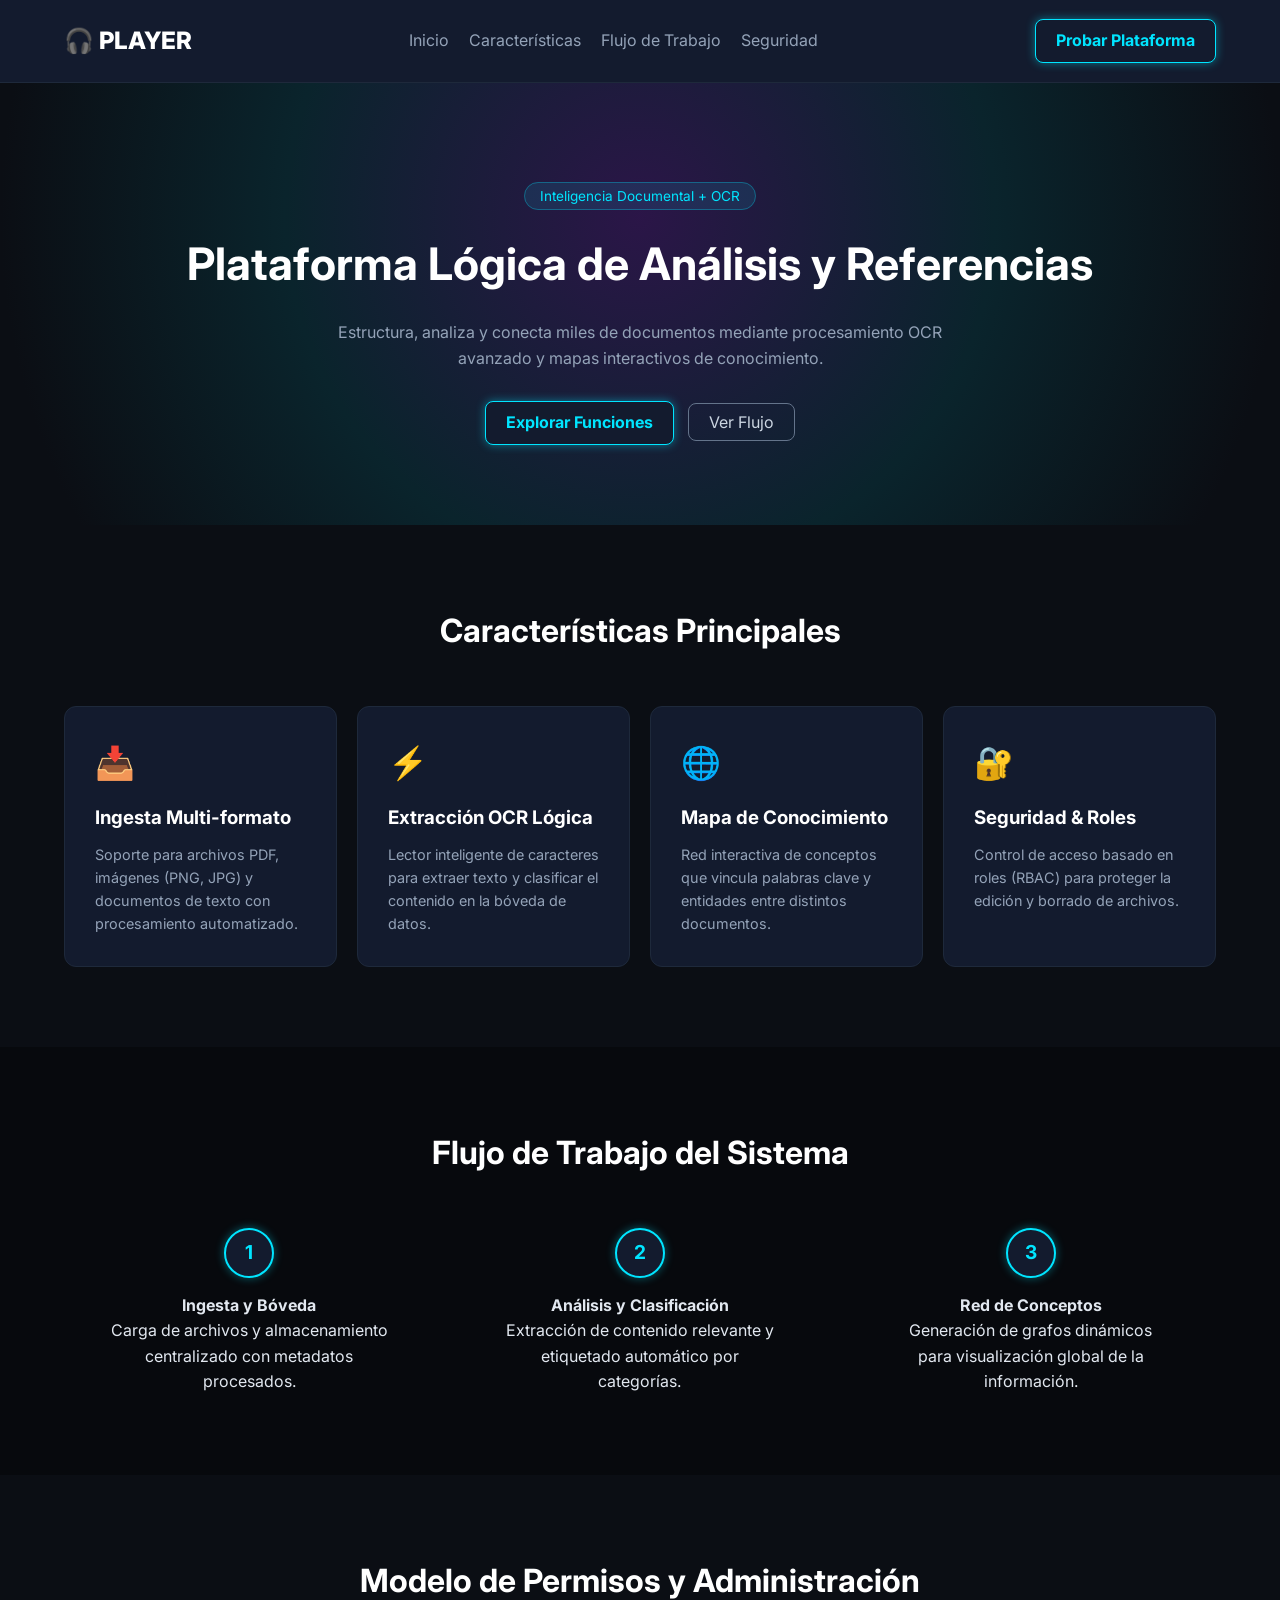
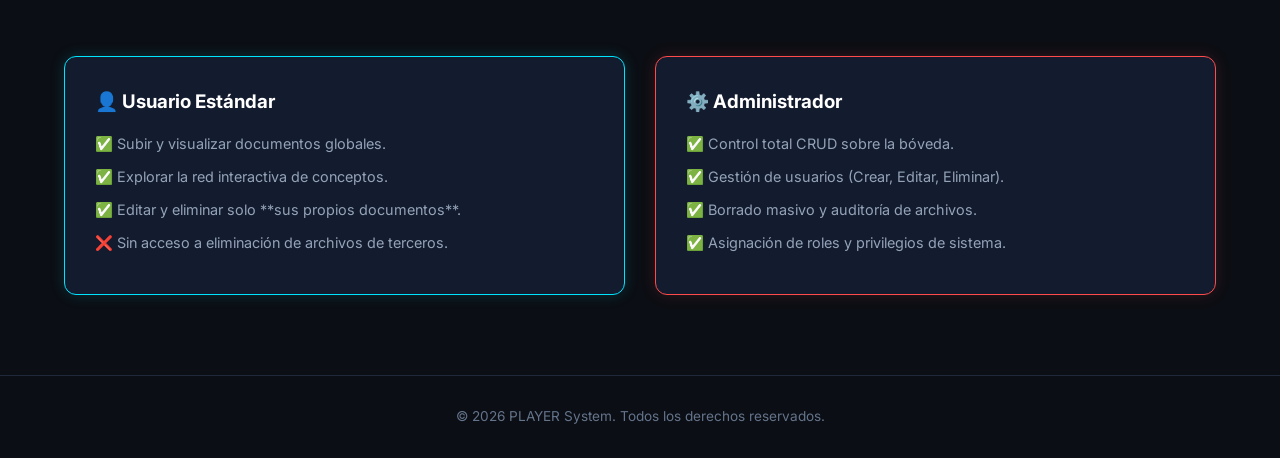
==== index.html @ 44da0863 "Add files via upload" ====
<!DOCTYPE html>
<html lang="es">
<head>
    <meta charset="UTF-8">
    <meta name="viewport" content="width=device-width, initial-scale=1.0">
    <title>PLAYER - Plataforma Lógica de Análisis y Referencias</title>
    <link rel="icon" type="image/jpeg" href="MASCOTA-1.jpeg">
    <link rel="stylesheet" href="styles.css">
    <link href="https://fonts.googleapis.com/css2?family=Inter:wght@300;400;600;800&display=swap" rel="stylesheet">
</head>
<body>

    <!-- NAVEGACIÓN -->
    <nav class="navbar">
        <div class="logo">🎧 PLAYER</div>
        <ul class="nav-links">
            <li><a href="#inicio">Inicio</a></li>
            <li><a href="#caracteristicas">Características</a></li>
            <li><a href="#flujo">Flujo de Trabajo</a></li>
            <li><a href="#roles">Seguridad</a></li>
        </ul>
        <a href="#demo" class="btn-cyan">Probar Plataforma</a>
    </nav>

    <!-- HERO SECTION -->
    <header id="inicio" class="hero">
        <div class="hero-content">
            <span class="badge">Inteligencia Documental + OCR</span>
            <h1>Plataforma Lógica de Análisis y Referencias</h1>
            <p>Estructura, analiza y conecta miles de documentos mediante procesamiento OCR avanzado y mapas interactivos de conocimiento.</p>
            <div class="hero-buttons">
                <a href="#caracteristicas" class="btn-cyan">Explorar Funciones</a>
                <a href="#flujo" class="btn-outline">Ver Flujo</a>
            </div>
        </div>
    </header>

    <!-- CARACTERÍSTICAS -->
    <section id="caracteristicas" class="section">
        <h2 class="section-title">Características Principales</h2>
        <div class="grid-cards">
            <div class="card">
                <div class="card-icon">📥</div>
                <h3>Ingesta Multi-formato</h3>
                <p>Soporte para archivos PDF, imágenes (PNG, JPG) y documentos de texto con procesamiento automatizado.</p>
            </div>
            <div class="card">
                <div class="card-icon">⚡</div>
                <h3>Extracción OCR Lógica</h3>
                <p>Lector inteligente de caracteres para extraer texto y clasificar el contenido en la bóveda de datos.</p>
            </div>
            <div class="card">
                <div class="card-icon">🌐</div>
                <h3>Mapa de Conocimiento</h3>
                <p>Red interactiva de conceptos que vincula palabras clave y entidades entre distintos documentos.</p>
            </div>
            <div class="card">
                <div class="card-icon">🔐</div>
                <h3>Seguridad & Roles</h3>
                <p>Control de acceso basado en roles (RBAC) para proteger la edición y borrado de archivos.</p>
            </div>
        </div>
    </section>

    <!-- FLUJO DE TRABAJO -->
    <section id="flujo" class="section bg-darker">
        <h2 class="section-title">Flujo de Trabajo del Sistema</h2>
        <div class="stepper-container">
            <div class="step-item">
                <div class="step-number">1</div>
                <h4>Ingesta y Bóveda</h4>
                <p>Carga de archivos y almacenamiento centralizado con metadatos procesados.</p>
            </div>
            <div class="step-item">
                <div class="step-number">2</div>
                <h4>Análisis y Clasificación</h4>
                <p>Extracción de contenido relevante y etiquetado automático por categorías.</p>
            </div>
            <div class="step-item">
                <div class="step-number">3</div>
                <h4>Red de Conceptos</h4>
                <p>Generación de grafos dinámicos para visualización global de la información.</p>
            </div>
        </div>
    </section>

    <!-- ROLES Y PERMISOS -->
    <section id="roles" class="section">
        <h2 class="section-title">Modelo de Permisos y Administración</h2>
        <div class="grid-two">
            <div class="card card-glow">
                <h3>👤 Usuario Estándar</h3>
                <ul>
                    <li>✅ Subir y visualizar documentos globales.</li>
                    <li>✅ Explorar la red interactiva de conceptos.</li>
                    <li>✅ Editar y eliminar solo **sus propios documentos**.</li>
                    <li>❌ Sin acceso a eliminación de archivos de terceros.</li>
                </ul>
            </div>
            <div class="card card-red">
                <h3>⚙️ Administrador</h3>
                <ul>
                    <li>✅ Control total CRUD sobre la bóveda.</li>
                    <li>✅ Gestión de usuarios (Crear, Editar, Eliminar).</li>
                    <li>✅ Borrado masivo y auditoría de archivos.</li>
                    <li>✅ Asignación de roles y privilegios de sistema.</li>
                </ul>
            </div>
        </div>
    </section>

    <!-- FOOTER -->
    <footer class="footer">
        <p>&copy; 2026 PLAYER System. Todos los derechos reservados.</p>
    </footer>

    <script src="script.js"></script>
</body>
</html>
---- styles.css ----
* {
    margin: 0;
    padding: 0;
    box-sizing: border-box;
    font-family: 'Inter', sans-serif;
}

body {
    background-color: #0B0E14;
    color: #E2E8F0;
    line-height: 1.6;
}

/* NAVEGACIÓN */
.navbar {
    display: flex;
    justify-content: space-between;
    align-items: center;
    padding: 1.2rem 5%;
    background-color: #131B2E;
    border-bottom: 1px solid #1E293B;
    position: sticky;
    top: 0;
    z-index: 100;
}

.logo {
    font-size: 1.5rem;
    font-weight: 800;
    color: #FFFFFF;
}

.nav-links {
    display: flex;
    list-style: none;
    gap: 20px;
}

.nav-links a {
    color: #94A3B8;
    text-decoration: none;
    transition: color 0.3s;
}

.nav-links a:hover {
    color: #00E5FF;
}

/* BOTONES GLOW */
.btn-cyan {
    background-color: #131B2E;
    color: #00E5FF;
    border: 1.5px solid #00E5FF;
    padding: 8px 20px;
    border-radius: 8px;
    text-decoration: none;
    font-weight: bold;
    box-shadow: 0 0 10px rgba(0, 229, 255, 0.45);
    transition: all 0.3s ease;
    display: inline-block;
}

.btn-cyan:hover {
    background-color: #00E5FF;
    color: #0B0E14;
    box-shadow: 0 0 20px rgba(0, 229, 255, 0.8);
}

.btn-outline {
    border: 1px solid #64748B;
    color: #CBD5E1;
    padding: 8px 20px;
    border-radius: 8px;
    text-decoration: none;
    margin-left: 10px;
}

/* HERO SECTION */
.hero {
    padding: 100px 5% 80px;
    text-align: center;
    background: radial-gradient(circle at 50% 30%, rgba(138, 43, 226, 0.25) 0%, rgba(0, 229, 255, 0.1) 50%, rgba(11, 14, 20, 1) 90%);
}

.badge {
    background: rgba(0, 229, 255, 0.1);
    color: #00E5FF;
    padding: 5px 15px;
    border-radius: 50px;
    font-size: 0.85rem;
    border: 1px solid rgba(0, 229, 255, 0.3);
}

.hero h1 {
    font-size: 2.8rem;
    margin: 20px 0;
    color: #FFFFFF;
}

.hero p {
    max-width: 650px;
    margin: 0 auto 30px;
    color: #94A3B8;
}

/* SECCIONES Y TARJETAS */
.section {
    padding: 80px 5%;
}

.bg-darker {
    background-color: #07090D;
}

.section-title {
    text-align: center;
    font-size: 2rem;
    margin-bottom: 50px;
    color: #FFFFFF;
}

.grid-cards {
    display: grid;
    grid-template-columns: repeat(auto-fit, minmax(240px, 1fr));
    gap: 20px;
}

.grid-two {
    display: grid;
    grid-template-columns: repeat(auto-fit, minmax(300px, 1fr));
    gap: 30px;
}

.card {
    background: #131B2E;
    border: 1px solid #1E293B;
    border-radius: 12px;
    padding: 30px;
    transition: transform 0.3s;
}

.card:hover {
    transform: translateY(-5px);
}

.card-icon {
    font-size: 2rem;
    margin-bottom: 15px;
}

.card h3 {
    margin-bottom: 10px;
    color: #FFFFFF;
}

.card p, .card ul {
    color: #94A3B8;
    font-size: 0.9rem;
}

.card ul {
    list-style: none;
    margin-top: 15px;
}

.card ul li {
    margin-bottom: 10px;
}

.card-glow {
    border-color: #00E5FF;
    box-shadow: 0 0 15px rgba(0, 229, 255, 0.15);
}

.card-red {
    border-color: #FF4B4B;
    box-shadow: 0 0 15px rgba(255, 75, 75, 0.15);
}

/* STEPPER */
.stepper-container {
    display: flex;
    justify-content: space-around;
    gap: 20px;
    flex-wrap: wrap;
}

.step-item {
    text-align: center;
    max-width: 280px;
}

.step-number {
    width: 50px;
    height: 50px;
    background: #131B2E;
    border: 2px solid #00E5FF;
    color: #00E5FF;
    border-radius: 50%;
    display: flex;
    align-items: center;
    justify-content: center;
    font-weight: bold;
    font-size: 1.2rem;
    margin: 0 auto 15px;
    box-shadow: 0 0 10px rgba(0, 229, 255, 0.4);
}

/* FOOTER */
.footer {
    text-align: center;
    padding: 30px;
    border-top: 1px solid #1E293B;
    color: #64748B;
    font-size: 0.85rem;
}
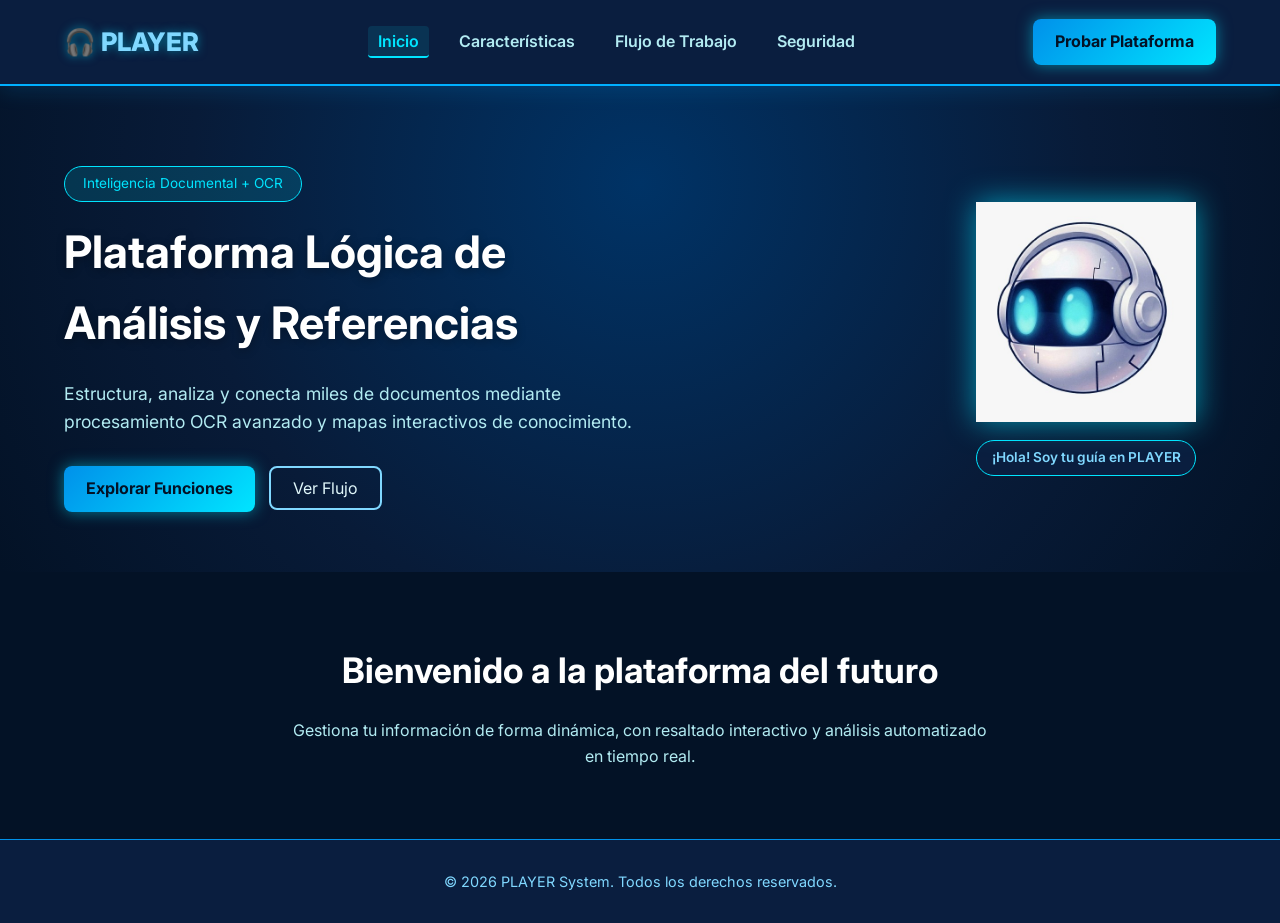
==== commit 2f3e4223: "Add files via upload" ====
--- a/index.html
+++ b/index.html
@@ -3,8 +3,8 @@
 <head>
     <meta charset="UTF-8">
     <meta name="viewport" content="width=device-width, initial-scale=1.0">
-    <title>PLAYER - Plataforma Lógica de Análisis y Referencias</title>
-    <link rel="icon" type="image/jpeg" href="MASCOTA-1.jpeg">
+    <title>PLAYER - Inicio</title>
+    <link rel="icon" type="image/jpeg" href="mascota1.png">
     <link rel="stylesheet" href="styles.css">
     <link href="https://fonts.googleapis.com/css2?family=Inter:wght@300;400;600;800&display=swap" rel="stylesheet">
 </head>
@@ -14,99 +14,36 @@
     <nav class="navbar">
         <div class="logo">🎧 PLAYER</div>
         <ul class="nav-links">
-            <li><a href="#inicio">Inicio</a></li>
-            <li><a href="#caracteristicas">Características</a></li>
-            <li><a href="#flujo">Flujo de Trabajo</a></li>
-            <li><a href="#roles">Seguridad</a></li>
+            <li><a href="index.html" class="active">Inicio</a></li>
+            <li><a href="caracteristicas.html">Características</a></li>
+            <li><a href="flujo.html">Flujo de Trabajo</a></li>
+            <li><a href="seguridad.html">Seguridad</a></li>
         </ul>
-        <a href="#demo" class="btn-cyan">Probar Plataforma</a>
+        <a href="caracteristicas.html" class="btn-cyan">Probar Plataforma</a>
     </nav>
 
     <!-- HERO SECTION -->
-    <header id="inicio" class="hero">
+    <header class="hero">
         <div class="hero-content">
-            <span class="badge">Inteligencia Documental + OCR</span>
+            <span class="badge animated-badge">Inteligencia Documental + OCR</span>
             <h1>Plataforma Lógica de Análisis y Referencias</h1>
             <p>Estructura, analiza y conecta miles de documentos mediante procesamiento OCR avanzado y mapas interactivos de conocimiento.</p>
             <div class="hero-buttons">
-                <a href="#caracteristicas" class="btn-cyan">Explorar Funciones</a>
-                <a href="#flujo" class="btn-outline">Ver Flujo</a>
+                <a href="caracteristicas.html" class="btn-cyan">Explorar Funciones</a>
+                <a href="flujo.html" class="btn-outline">Ver Flujo</a>
             </div>
+        </div>
+
+        <!-- ESPACIO PARA MASCOTA 1 -->
+        <div class="mascota-container float-animation">
+            <img src="MASCOTA-1.jpeg" alt="Mascota Guía 1" class="mascota-img" onerror="this.src='https://via.placeholder.com/220x220/003366/00e5ff?text=mascota1.png'">
+            <div class="mascota-tag">¡Hola! Soy tu guía en PLAYER</div>
         </div>
     </header>
 
-    <!-- CARACTERÍSTICAS -->
-    <section id="caracteristicas" class="section">
-        <h2 class="section-title">Características Principales</h2>
-        <div class="grid-cards">
-            <div class="card">
-                <div class="card-icon">📥</div>
-                <h3>Ingesta Multi-formato</h3>
-                <p>Soporte para archivos PDF, imágenes (PNG, JPG) y documentos de texto con procesamiento automatizado.</p>
-            </div>
-            <div class="card">
-                <div class="card-icon">⚡</div>
-                <h3>Extracción OCR Lógica</h3>
-                <p>Lector inteligente de caracteres para extraer texto y clasificar el contenido en la bóveda de datos.</p>
-            </div>
-            <div class="card">
-                <div class="card-icon">🌐</div>
-                <h3>Mapa de Conocimiento</h3>
-                <p>Red interactiva de conceptos que vincula palabras clave y entidades entre distintos documentos.</p>
-            </div>
-            <div class="card">
-                <div class="card-icon">🔐</div>
-                <h3>Seguridad & Roles</h3>
-                <p>Control de acceso basado en roles (RBAC) para proteger la edición y borrado de archivos.</p>
-            </div>
-        </div>
-    </section>
-
-    <!-- FLUJO DE TRABAJO -->
-    <section id="flujo" class="section bg-darker">
-        <h2 class="section-title">Flujo de Trabajo del Sistema</h2>
-        <div class="stepper-container">
-            <div class="step-item">
-                <div class="step-number">1</div>
-                <h4>Ingesta y Bóveda</h4>
-                <p>Carga de archivos y almacenamiento centralizado con metadatos procesados.</p>
-            </div>
-            <div class="step-item">
-                <div class="step-number">2</div>
-                <h4>Análisis y Clasificación</h4>
-                <p>Extracción de contenido relevante y etiquetado automático por categorías.</p>
-            </div>
-            <div class="step-item">
-                <div class="step-number">3</div>
-                <h4>Red de Conceptos</h4>
-                <p>Generación de grafos dinámicos para visualización global de la información.</p>
-            </div>
-        </div>
-    </section>
-
-    <!-- ROLES Y PERMISOS -->
-    <section id="roles" class="section">
-        <h2 class="section-title">Modelo de Permisos y Administración</h2>
-        <div class="grid-two">
-            <div class="card card-glow">
-                <h3>👤 Usuario Estándar</h3>
-                <ul>
-                    <li>✅ Subir y visualizar documentos globales.</li>
-                    <li>✅ Explorar la red interactiva de conceptos.</li>
-                    <li>✅ Editar y eliminar solo **sus propios documentos**.</li>
-                    <li>❌ Sin acceso a eliminación de archivos de terceros.</li>
-                </ul>
-            </div>
-            <div class="card card-red">
-                <h3>⚙️ Administrador</h3>
-                <ul>
-                    <li>✅ Control total CRUD sobre la bóveda.</li>
-                    <li>✅ Gestión de usuarios (Crear, Editar, Eliminar).</li>
-                    <li>✅ Borrado masivo y auditoría de archivos.</li>
-                    <li>✅ Asignación de roles y privilegios de sistema.</li>
-                </ul>
-            </div>
-        </div>
+    <section class="section hero-summary">
+        <h2 class="section-title">Bienvenido a la plataforma del futuro</h2>
+        <p class="summary-text">Gestiona tu información de forma dinámica, con resaltado interactivo y análisis automatizado en tiempo real.</p>
     </section>
 
     <!-- FOOTER -->
--- a/styles.css
+++ b/styles.css
@@ -6,9 +6,10 @@
 }
 
 body {
-    background-color: #0B0E14;
-    color: #E2E8F0;
+    background-color: #031226;
+    color: #E0F7FA;
     line-height: 1.6;
+    overflow-x: hidden;
 }
 
 /* NAVEGACIÓN */
@@ -17,17 +18,19 @@
     justify-content: space-between;
     align-items: center;
     padding: 1.2rem 5%;
-    background-color: #131B2E;
-    border-bottom: 1px solid #1E293B;
+    background-color: #0A1E3F;
+    border-bottom: 2px solid #00B0FF;
     position: sticky;
     top: 0;
     z-index: 100;
+    box-shadow: 0 4px 20px rgba(0, 176, 255, 0.15);
 }
 
 .logo {
-    font-size: 1.5rem;
+    font-size: 1.6rem;
     font-weight: 800;
-    color: #FFFFFF;
+    color: #80D8FF;
+    text-shadow: 0 0 10px rgba(0, 229, 255, 0.5);
 }
 
 .nav-links {
@@ -37,92 +40,158 @@
 }
 
 .nav-links a {
-    color: #94A3B8;
+    color: #B2EBF2;
     text-decoration: none;
-    transition: color 0.3s;
-}
-
-.nav-links a:hover {
+    font-weight: 600;
+    padding: 5px 10px;
+    border-radius: 4px;
+    transition: all 0.3s ease;
+}
+
+.nav-links a:hover, .nav-links a.active {
     color: #00E5FF;
-}
-
-/* BOTONES GLOW */
+    background: rgba(0, 229, 255, 0.1);
+    border-bottom: 2px solid #00E5FF;
+}
+
+/* BOTONES CELESTES CON BRiLLO */
 .btn-cyan {
-    background-color: #131B2E;
-    color: #00E5FF;
-    border: 1.5px solid #00E5FF;
-    padding: 8px 20px;
+    background: linear-gradient(135deg, #0091EA, #00E5FF);
+    color: #031226;
+    border: none;
+    padding: 10px 22px;
     border-radius: 8px;
     text-decoration: none;
     font-weight: bold;
-    box-shadow: 0 0 10px rgba(0, 229, 255, 0.45);
+    box-shadow: 0 0 15px rgba(0, 229, 255, 0.5);
     transition: all 0.3s ease;
     display: inline-block;
 }
 
 .btn-cyan:hover {
-    background-color: #00E5FF;
-    color: #0B0E14;
-    box-shadow: 0 0 20px rgba(0, 229, 255, 0.8);
+    transform: translateY(-2px);
+    box-shadow: 0 0 25px rgba(0, 229, 255, 0.9);
 }
 
 .btn-outline {
-    border: 1px solid #64748B;
-    color: #CBD5E1;
-    padding: 8px 20px;
+    border: 2px solid #80D8FF;
+    color: #E0F7FA;
+    padding: 10px 22px;
     border-radius: 8px;
     text-decoration: none;
     margin-left: 10px;
+    transition: all 0.3s ease;
+}
+
+.btn-outline:hover {
+    background: rgba(128, 216, 255, 0.2);
+    border-color: #00E5FF;
 }
 
 /* HERO SECTION */
 .hero {
-    padding: 100px 5% 80px;
-    text-align: center;
-    background: radial-gradient(circle at 50% 30%, rgba(138, 43, 226, 0.25) 0%, rgba(0, 229, 255, 0.1) 50%, rgba(11, 14, 20, 1) 90%);
+    padding: 80px 5% 60px;
+    display: flex;
+    flex-wrap: wrap;
+    align-items: center;
+    justify-content: space-between;
+    background: radial-gradient(circle at 50% 20%, #003366 0%, #081B38 60%, #031226 100%);
+}
+
+.hero-content {
+    max-width: 600px;
 }
 
 .badge {
-    background: rgba(0, 229, 255, 0.1);
+    background: rgba(0, 229, 255, 0.15);
     color: #00E5FF;
-    padding: 5px 15px;
+    padding: 6px 18px;
     border-radius: 50px;
     font-size: 0.85rem;
-    border: 1px solid rgba(0, 229, 255, 0.3);
+    border: 1px solid #00E5FF;
+    display: inline-block;
+    margin-bottom: 15px;
 }
 
 .hero h1 {
     font-size: 2.8rem;
-    margin: 20px 0;
+    margin-bottom: 20px;
     color: #FFFFFF;
+    text-shadow: 0 2px 10px rgba(0,0,0,0.3);
 }
 
 .hero p {
-    max-width: 650px;
-    margin: 0 auto 30px;
-    color: #94A3B8;
-}
-
-/* SECCIONES Y TARJETAS */
+    margin-bottom: 30px;
+    color: #B2EBF2;
+    font-size: 1.1rem;
+}
+
+/* ESPACIOS Y CONTENEDORES PARA MASCOTAS */
+.mascota-container {
+    text-align: center;
+    position: relative;
+    padding: 20px;
+}
+
+.mascota-img {
+    width: 220px;
+    height: 220px;
+    object-fit: contain;
+    filter: drop-shadow(0 0 15px rgba(0, 229, 255, 0.6));
+}
+
+.mascota-img-sm {
+    width: 130px;
+    height: 130px;
+    object-fit: contain;
+    filter: drop-shadow(0 0 10px rgba(0, 229, 255, 0.5));
+}
+
+.mascota-tag {
+    margin-top: 10px;
+    background: #0A1E3F;
+    border: 1px solid #00E5FF;
+    color: #80D8FF;
+    padding: 6px 12px;
+    border-radius: 20px;
+    font-size: 0.85rem;
+    font-weight: 600;
+}
+
+.section-header {
+    display: flex;
+    justify-content: center;
+    align-items: center;
+    gap: 20px;
+    margin-bottom: 30px;
+}
+
+/* SECCIONES Y TARJETAS EN TONOS AZULES */
 .section {
-    padding: 80px 5%;
-}
-
-.bg-darker {
-    background-color: #07090D;
+    padding: 70px 5%;
+}
+
+.bg-blue-deep {
+    background-color: #051833;
 }
 
 .section-title {
     text-align: center;
-    font-size: 2rem;
-    margin-bottom: 50px;
+    font-size: 2.2rem;
     color: #FFFFFF;
+}
+
+.summary-text {
+    text-align: center;
+    max-width: 700px;
+    margin: 20px auto 0;
+    color: #B2EBF2;
 }
 
 .grid-cards {
     display: grid;
     grid-template-columns: repeat(auto-fit, minmax(240px, 1fr));
-    gap: 20px;
+    gap: 25px;
 }
 
 .grid-two {
@@ -132,30 +201,31 @@
 }
 
 .card {
-    background: #131B2E;
-    border: 1px solid #1E293B;
-    border-radius: 12px;
+    background: #0B2545;
+    border: 1px solid #134074;
+    border-radius: 14px;
     padding: 30px;
+    box-shadow: 0 4px 15px rgba(0,0,0,0.2);
     transition: transform 0.3s;
 }
 
 .card:hover {
-    transform: translateY(-5px);
+    transform: translateY(-6px);
 }
 
 .card-icon {
-    font-size: 2rem;
+    font-size: 2.2rem;
     margin-bottom: 15px;
 }
 
 .card h3 {
-    margin-bottom: 10px;
-    color: #FFFFFF;
+    margin-bottom: 12px;
+    color: #80D8FF;
 }
 
 .card p, .card ul {
-    color: #94A3B8;
-    font-size: 0.9rem;
+    color: #D4F1F4;
+    font-size: 0.95rem;
 }
 
 .card ul {
@@ -169,12 +239,12 @@
 
 .card-glow {
     border-color: #00E5FF;
-    box-shadow: 0 0 15px rgba(0, 229, 255, 0.15);
+    box-shadow: 0 0 15px rgba(0, 229, 255, 0.25);
 }
 
 .card-red {
-    border-color: #FF4B4B;
-    box-shadow: 0 0 15px rgba(255, 75, 75, 0.15);
+    border-color: #FF5252;
+    box-shadow: 0 0 15px rgba(255, 82, 82, 0.2);
 }
 
 /* STEPPER */
@@ -183,34 +253,71 @@
     justify-content: space-around;
     gap: 20px;
     flex-wrap: wrap;
+    margin-top: 40px;
 }
 
 .step-item {
     text-align: center;
     max-width: 280px;
+    background: #0B2545;
+    padding: 25px;
+    border-radius: 12px;
+    border: 1px solid #0091EA;
 }
 
 .step-number {
-    width: 50px;
-    height: 50px;
-    background: #131B2E;
+    width: 55px;
+    height: 55px;
+    background: #0091EA;
     border: 2px solid #00E5FF;
-    color: #00E5FF;
+    color: #FFFFFF;
     border-radius: 50%;
     display: flex;
     align-items: center;
     justify-content: center;
     font-weight: bold;
-    font-size: 1.2rem;
+    font-size: 1.3rem;
     margin: 0 auto 15px;
-    box-shadow: 0 0 10px rgba(0, 229, 255, 0.4);
+    box-shadow: 0 0 15px rgba(0, 229, 255, 0.6);
+}
+
+/* ANIMACIONES CSS CONTINUAS */
+@keyframes float {
+    0% { transform: translateY(0px); }
+    50% { transform: translateY(-12px); }
+    100% { transform: translateY(0px); }
+}
+
+@keyframes floatAlt {
+    0% { transform: translateY(0px) rotate(0deg); }
+    50% { transform: translateY(-8px) rotate(3deg); }
+    100% { transform: translateY(0px) rotate(0deg); }
+}
+
+@keyframes pulseGlow {
+    0% { box-shadow: 0 0 10px rgba(0, 229, 255, 0.2); }
+    50% { box-shadow: 0 0 25px rgba(0, 229, 255, 0.7); }
+    100% { box-shadow: 0 0 10px rgba(0, 229, 255, 0.2); }
+}
+
+.float-animation {
+    animation: float 4s ease-in-out infinite;
+}
+
+.float-animation-alt {
+    animation: floatAlt 5s ease-in-out infinite;
+}
+
+.continuous-glow {
+    animation: pulseGlow 3s infinite;
 }
 
 /* FOOTER */
 .footer {
     text-align: center;
     padding: 30px;
-    border-top: 1px solid #1E293B;
-    color: #64748B;
-    font-size: 0.85rem;
+    border-top: 1px solid #0091EA;
+    background-color: #0A1E3F;
+    color: #80D8FF;
+    font-size: 0.9rem;
 }
